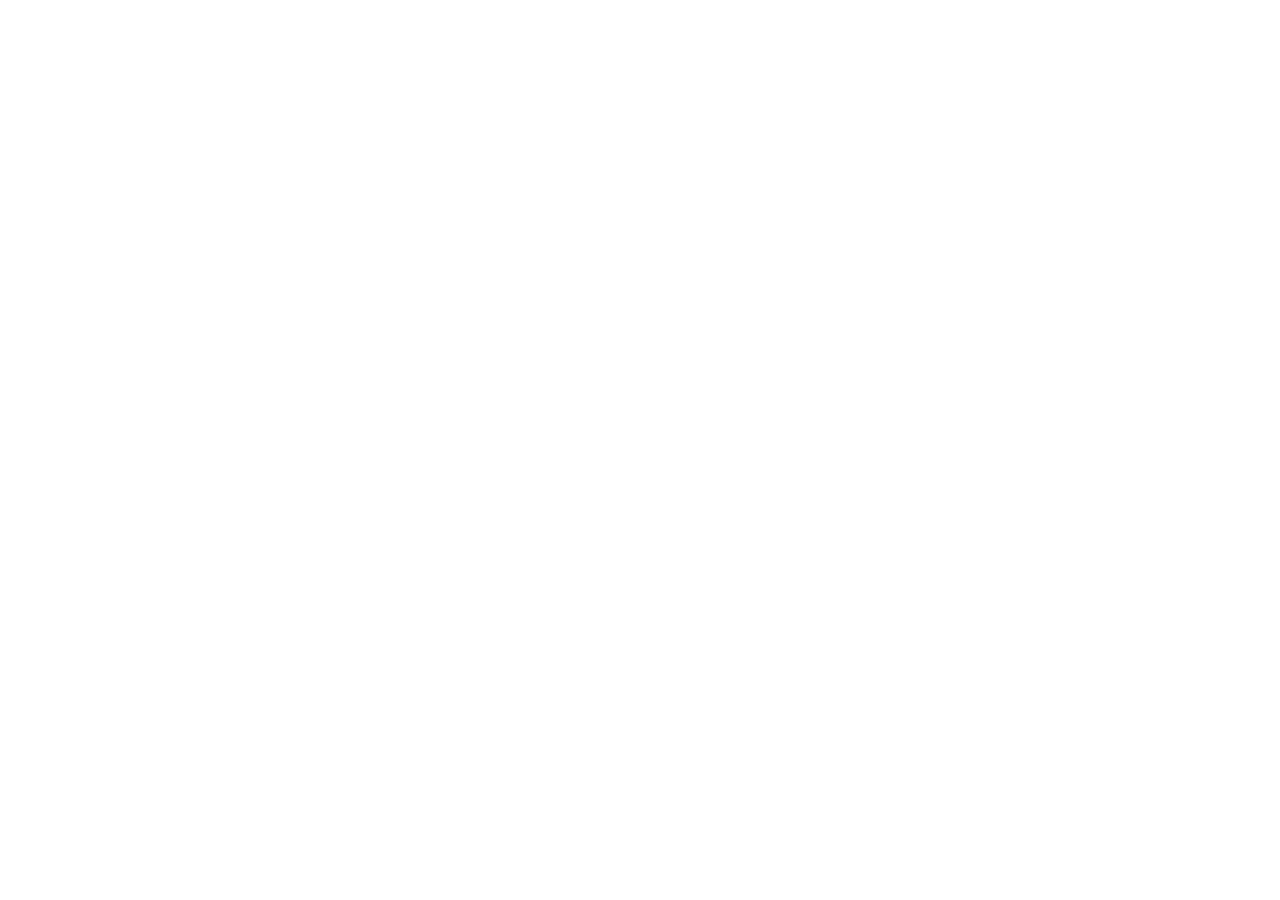
==== index.html @ 58e714bc "firsty commit" ====
<!DOCTYPE html>
<html lang="en">
<head>
  <meta charset="UTF-8">
  <title>Le Wagon - Web Development Sprint</title>

  <!-- Change these Google fonts with your own choice -->
  <link href="https://fonts.googleapis.com/css?family=Chivo:700|Overpass:400,700&display=swap" rel="stylesheet">

  <link rel="stylesheet" href="style.css">
</head>
<body>
  <!-- Banner section -->
  
  <!-- Cards section -->

  <!-- Footer section -->
</body>
</html>
---- style.css ----
/* Write some CSS below */
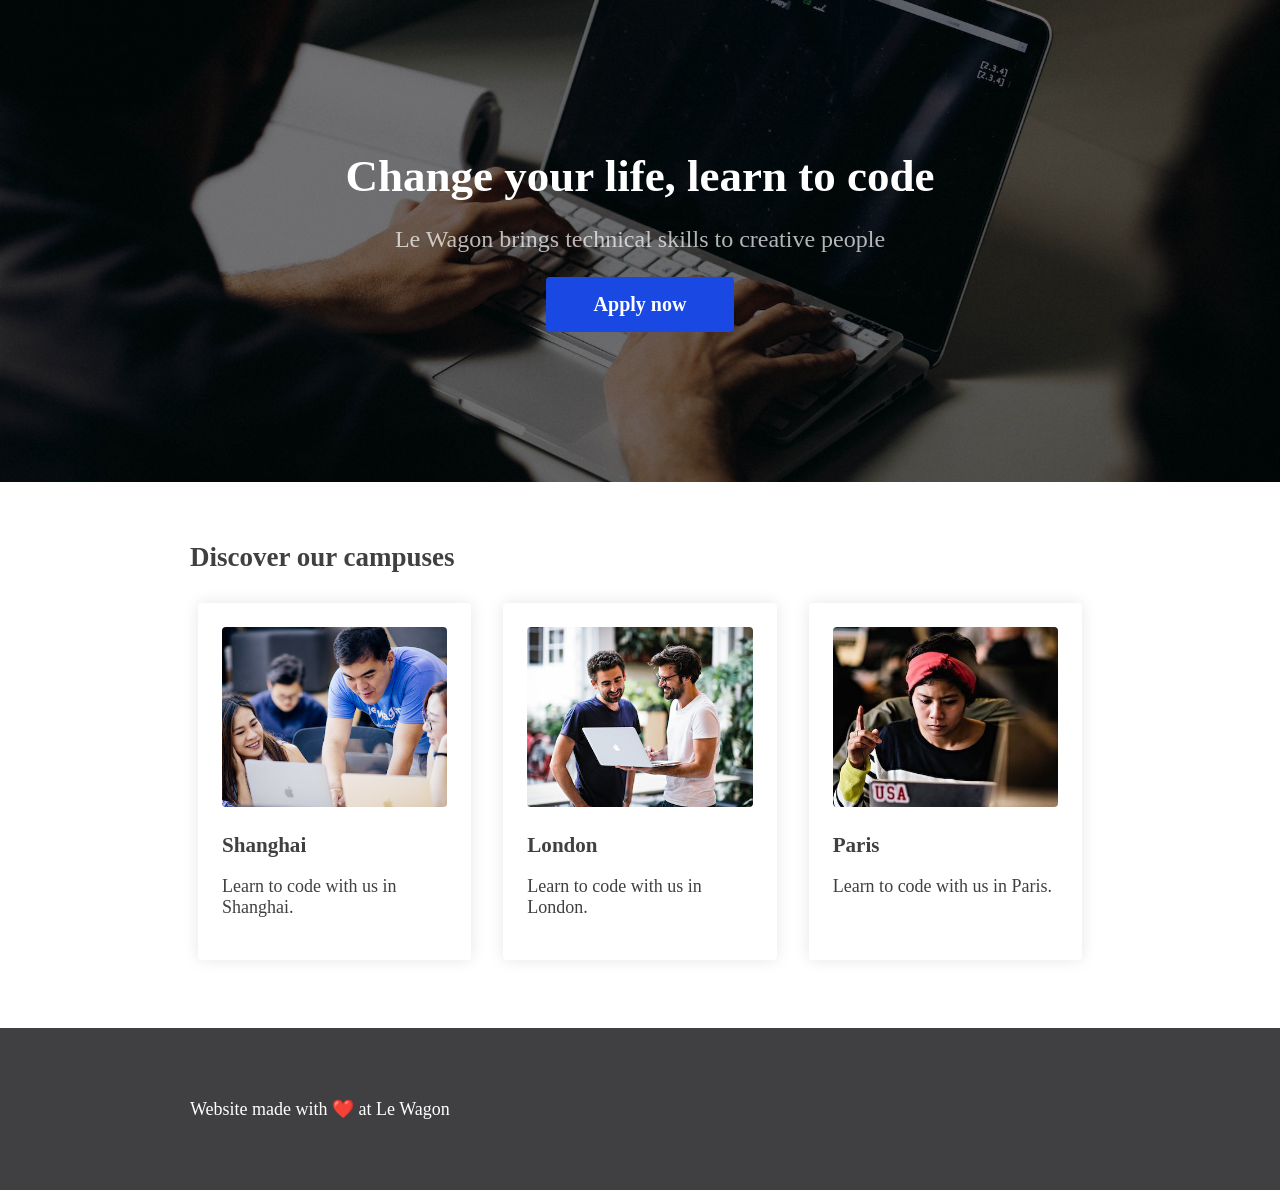
==== commit 0b870150: "deploy" ====
--- a/index.html
+++ b/index.html
@@ -5,15 +5,52 @@
   <title>Le Wagon - Web Development Sprint</title>
 
   <!-- Change these Google fonts with your own choice -->
-  <link href="https://fonts.googleapis.com/css?family=Chivo:700|Overpass:400,700&display=swap" rel="stylesheet">
-
+  <link rel="preconnect" href="https://fonts.googleapis.com">
+  <link rel="preconnect" href="https://fonts.gstatic.com" crossorigin>
+  <link href="https://fonts.googleapis.com/css2?family=Chivo:wght@700&family=Overpass:wght@400;700&display=swap" rel="stylesheet">
   <link rel="stylesheet" href="style.css">
 </head>
 <body>
   <!-- Banner section -->
-  
-  <!-- Cards section -->
+  <div class="banner">
+    <h1>Change your life, learn to code</h1>
+    <p>Le Wagon brings technical skills to creative people</p>
+    <a href="https://www.lewagon.com" target="_blank" class="btn-blue">Apply now</a>
+  </div>
+
+  <div class="container">
+    <h2>Discover our campuses</h2>
+    <!-- Cards container -->
+    <div class="cards">
+
+      <!-- Shanghai card -->
+      <div class="card-white">
+        <img src="images/shanghai.jpg" alt="">
+        <h3>Shanghai</h3>
+        <p>Learn to code with us in Shanghai.</p>
+      </div>
+
+      <!-- London card -->
+      <div class="card-white">
+        <img src="images/london.jpg" alt="">
+        <h3>London</h3>
+        <p>Learn to code with us in London.</p>
+      </div>
+
+      <!-- Paris card -->
+      <div class="card-white">
+        <img src="images/paris.jpg" alt="">
+        <h3>Paris</h3>
+        <p>Learn to code with us in Paris.</p>
+      </div>
+    </div>
+  </div>
 
   <!-- Footer section -->
+  <div class="footer">
+    <div class="container">
+      <p>Website made with ❤️ at Le Wagon</p>
+    </div>
+  </div>
 </body>
 </html>
--- a/style.css
+++ b/style.css
@@ -1 +1,114 @@
 /* Write some CSS below */
+
+body {
+  font-family: Overpass;
+  color: #404042;
+  font-size: 18px;
+  margin: 0;
+}
+
+h1, h2, h3 {
+  color: #404042;
+  font-family: Chivo;
+}
+
+.container {
+  width: 900px;
+  margin: 60px auto;
+}
+
+.banner {
+  background-image: url('images/background.jpg');
+  background-size: cover;
+  background-position: center;
+  padding: 150px 0;
+  text-align: center;
+}
+
+.banner h1 {
+  color: white;
+  font-size: 45px;
+  margin: 0;
+}
+
+.banner p {
+  color: white;
+  font-size: 24px;
+  opacity: 0.7;
+}
+.btn-blue {
+  background-color: #1A48E3;
+  color: white;
+  padding: 16px 48px;
+  border-radius: 4px;
+  display: inline-block;
+  text-decoration: none;
+  transition: .3s;
+  font-size: 20px;
+  font-weight: bold;
+}
+
+.btn-blue:hover {
+  background-color: #0D1EC6;
+  color: white;
+}
+
+.card-white {
+  background: white;
+  box-shadow: 0 0 16px rgba(0,0,0,0.1);
+  border-radius: 4px;
+  padding: 24px;
+  margin: 8px;
+  flex-grow: 1;
+}
+
+.card-white img {
+  width: 100%;
+  height: 180px;
+  object-fit: cover;
+  border-radius: 4px;
+}
+
+.card-white h3 {
+  margin-bottom: 0;
+}
+
+.footer {
+  background: #404042;
+  color: white;
+  padding: 10px 0px;
+}
+
+.cards {
+  display: grid;
+  grid-template-columns: 1fr 1fr 1fr;
+  grid-gap: 16px;
+}
+
+
+@media (min-width: 300px) {
+  .container {
+    width: 400px;
+  }
+  .cards {
+    grid-template-columns: 1fr;
+  }
+}
+
+@media (min-width: 700px) {
+  .container {
+    width: 600px;
+  }
+  .cards {
+    grid-template-columns: 1fr 1fr;
+  }
+}
+
+@media (min-width: 1000px) {
+  .container {
+    width: 900px;
+  }
+  .cards {
+    grid-template-columns: 1fr 1fr 1fr;
+  }
+}
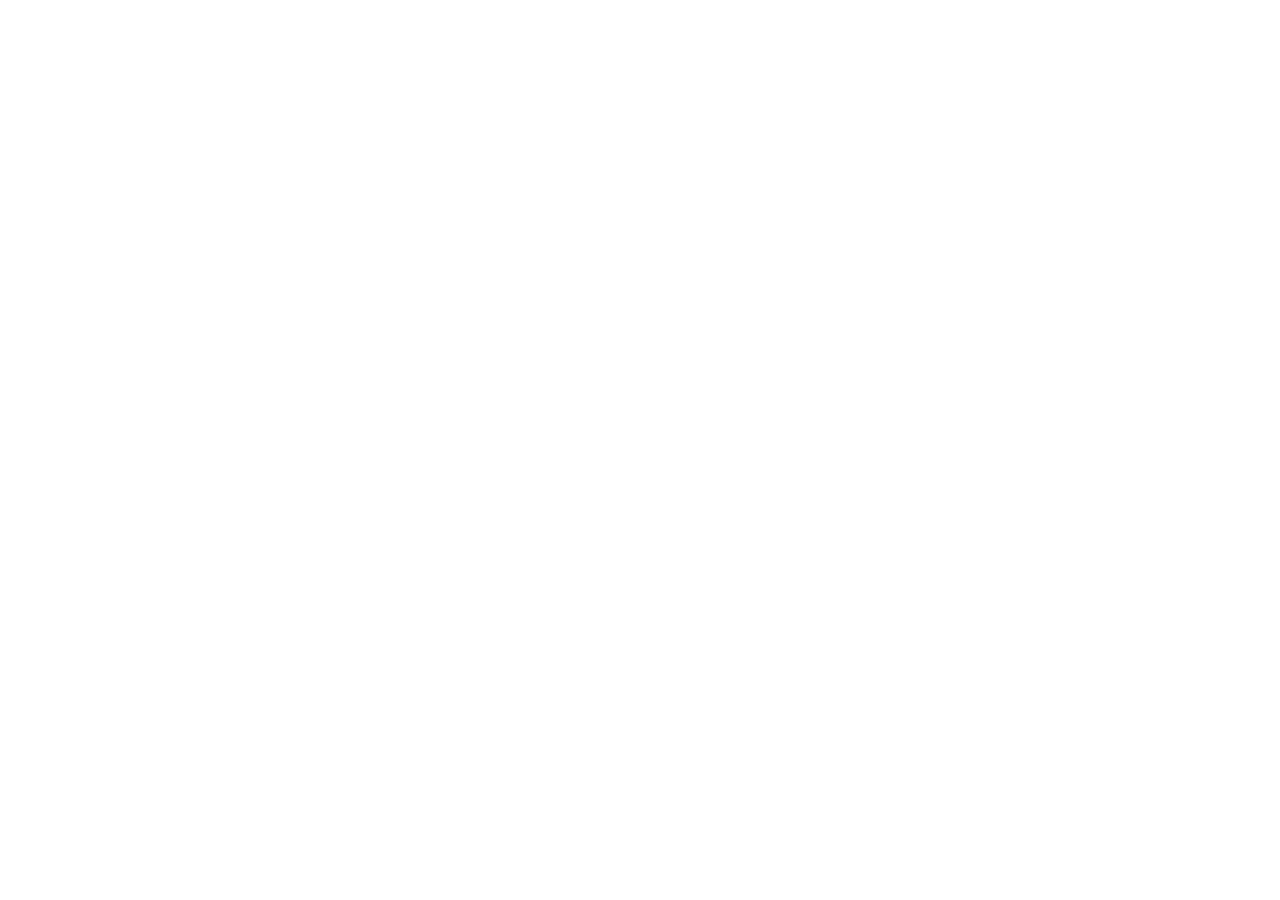
==== commit 52750d60: "empty up pages" ====
--- a/index.html
+++ b/index.html
@@ -12,45 +12,7 @@
 </head>
 <body>
   <!-- Banner section -->
-  <div class="banner">
-    <h1>Change your life, learn to code</h1>
-    <p>Le Wagon brings technical skills to creative people</p>
-    <a href="https://www.lewagon.com" target="_blank" class="btn-blue">Apply now</a>
-  </div>
-
-  <div class="container">
-    <h2>Discover our campuses</h2>
-    <!-- Cards container -->
-    <div class="cards">
-
-      <!-- Shanghai card -->
-      <div class="card-white">
-        <img src="images/shanghai.jpg" alt="">
-        <h3>Shanghai</h3>
-        <p>Learn to code with us in Shanghai.</p>
-      </div>
-
-      <!-- London card -->
-      <div class="card-white">
-        <img src="images/london.jpg" alt="">
-        <h3>London</h3>
-        <p>Learn to code with us in London.</p>
-      </div>
-
-      <!-- Paris card -->
-      <div class="card-white">
-        <img src="images/paris.jpg" alt="">
-        <h3>Paris</h3>
-        <p>Learn to code with us in Paris.</p>
-      </div>
-    </div>
-  </div>
-
+  <!-- Cards section -->
   <!-- Footer section -->
-  <div class="footer">
-    <div class="container">
-      <p>Website made with ❤️ at Le Wagon</p>
-    </div>
-  </div>
 </body>
 </html>
--- a/style.css
+++ b/style.css
@@ -1,114 +1 @@
 /* Write some CSS below */
-
-body {
-  font-family: Overpass;
-  color: #404042;
-  font-size: 18px;
-  margin: 0;
-}
-
-h1, h2, h3 {
-  color: #404042;
-  font-family: Chivo;
-}
-
-.container {
-  width: 900px;
-  margin: 60px auto;
-}
-
-.banner {
-  background-image: url('images/background.jpg');
-  background-size: cover;
-  background-position: center;
-  padding: 150px 0;
-  text-align: center;
-}
-
-.banner h1 {
-  color: white;
-  font-size: 45px;
-  margin: 0;
-}
-
-.banner p {
-  color: white;
-  font-size: 24px;
-  opacity: 0.7;
-}
-.btn-blue {
-  background-color: #1A48E3;
-  color: white;
-  padding: 16px 48px;
-  border-radius: 4px;
-  display: inline-block;
-  text-decoration: none;
-  transition: .3s;
-  font-size: 20px;
-  font-weight: bold;
-}
-
-.btn-blue:hover {
-  background-color: #0D1EC6;
-  color: white;
-}
-
-.card-white {
-  background: white;
-  box-shadow: 0 0 16px rgba(0,0,0,0.1);
-  border-radius: 4px;
-  padding: 24px;
-  margin: 8px;
-  flex-grow: 1;
-}
-
-.card-white img {
-  width: 100%;
-  height: 180px;
-  object-fit: cover;
-  border-radius: 4px;
-}
-
-.card-white h3 {
-  margin-bottom: 0;
-}
-
-.footer {
-  background: #404042;
-  color: white;
-  padding: 10px 0px;
-}
-
-.cards {
-  display: grid;
-  grid-template-columns: 1fr 1fr 1fr;
-  grid-gap: 16px;
-}
-
-
-@media (min-width: 300px) {
-  .container {
-    width: 400px;
-  }
-  .cards {
-    grid-template-columns: 1fr;
-  }
-}
-
-@media (min-width: 700px) {
-  .container {
-    width: 600px;
-  }
-  .cards {
-    grid-template-columns: 1fr 1fr;
-  }
-}
-
-@media (min-width: 1000px) {
-  .container {
-    width: 900px;
-  }
-  .cards {
-    grid-template-columns: 1fr 1fr 1fr;
-  }
-}
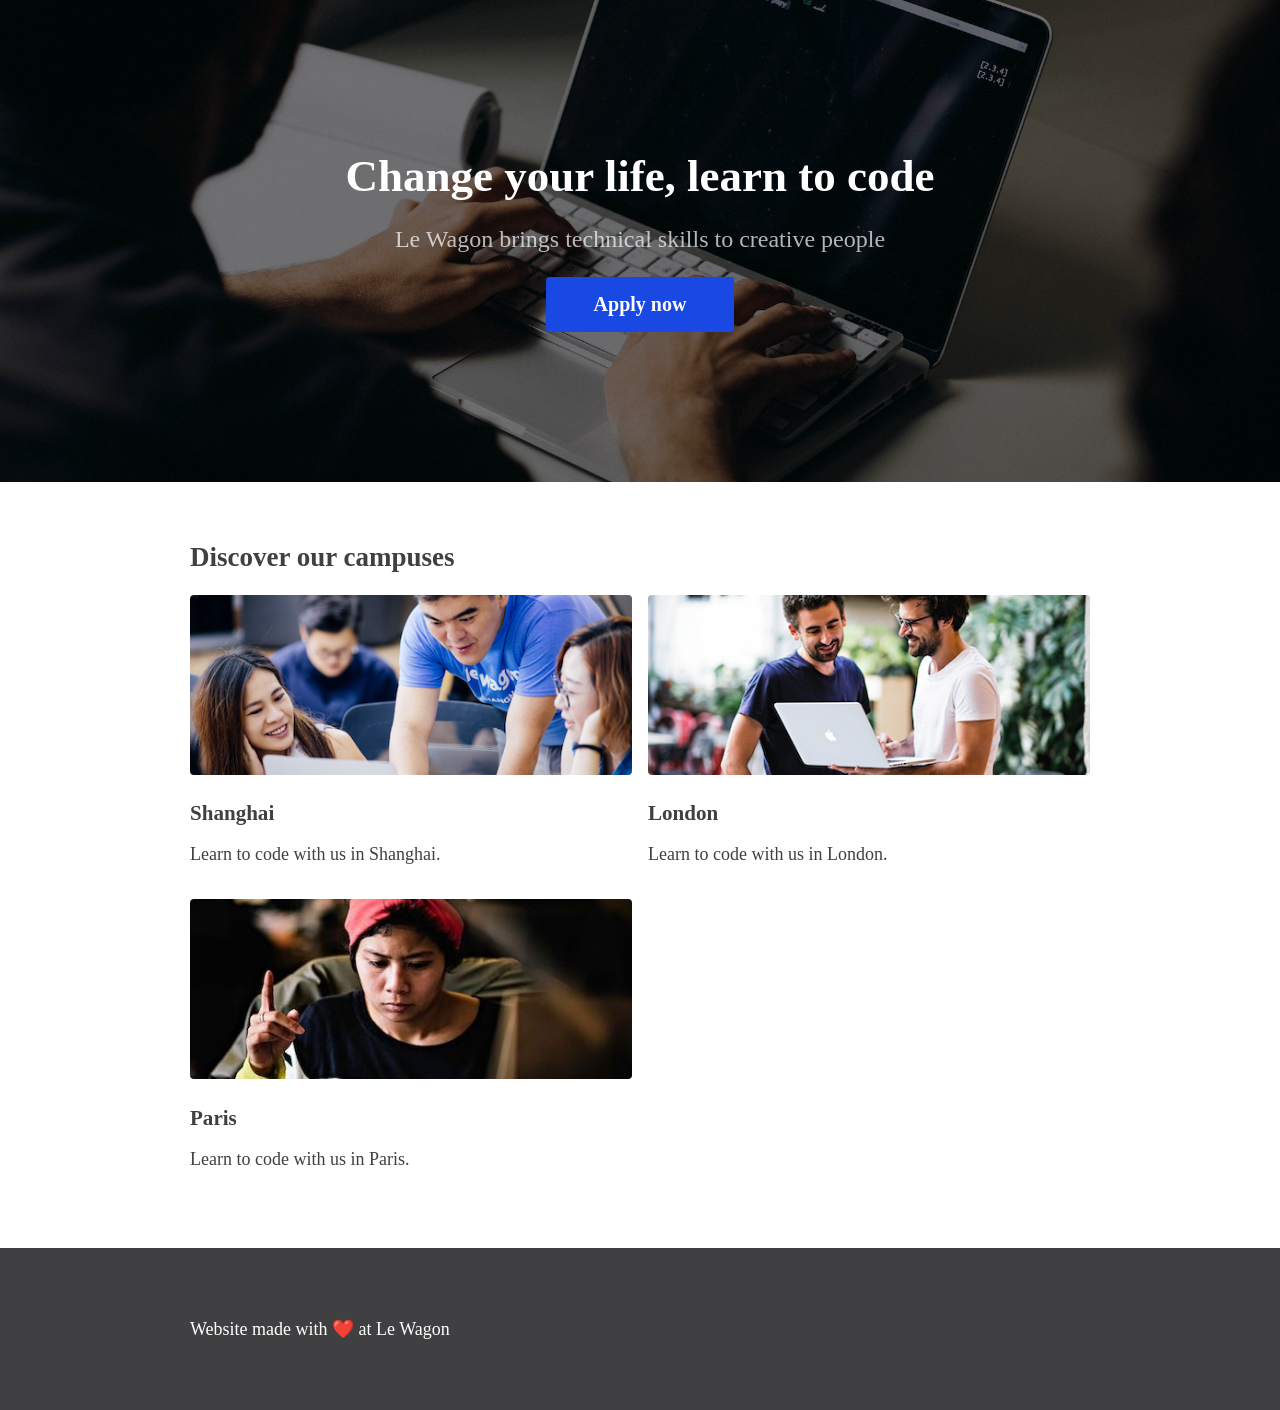
==== commit 322c1c2f: "sa" ====
--- a/index.html
+++ b/index.html
@@ -12,7 +12,45 @@
 </head>
 <body>
   <!-- Banner section -->
-  <!-- Cards section -->
+  <div class="banner">
+    <h1>Change your life, learn to code</h1>
+    <p>Le Wagon brings technical skills to creative people</p>
+    <a href="https://www.lewagon.com" target="_blank" class="btn-blue">Apply now</a>
+  </div>
+    <div class="container">
+    <h2>Discover our campuses</h2>
+    <!-- Cards container -->
+    <div class="cards card-grid">
+
+      <!-- Shanghai card -->
+      <div class="card-white">
+        <img src="images/shanghai.jpg" alt="">
+        <h3>Shanghai</h3>
+        <p>Learn to code with us in Shanghai.</p>
+      </div>
+
+      <!-- London card -->
+      <div class="card-white">
+        <img src="images/london.jpg" alt="">
+        <h3>London</h3>
+        <p>Learn to code with us in London.</p>
+      </div>
+
+      <!-- Paris card -->
+      <div class="card-white">
+        <img src="images/paris.jpg" alt="">
+        <h3>Paris</h3>
+        <p>Learn to code with us in Paris.</p>
+      </div>
+    </div>
+  </div>
+
   <!-- Footer section -->
+  <div class="footer">
+    <div class="container">
+      <p>Website made with ❤️ at Le Wagon</p>
+    </div>
+  </div>
+
 </body>
 </html>
--- a/style.css
+++ b/style.css
@@ -1 +1,78 @@
 /* Write some CSS below */
+body {
+  font-family: Overpass;
+  color: #404042;
+  font-size: 18px;
+  margin: 0;
+}
+
+h1, h2, h3 {
+  color: #404042;
+  font-family: Chivo;
+}
+
+.container {
+  width: 900px;
+  margin: 60px auto;
+}
+
+.banner {
+  background-image: url('images/background.jpg');
+  background-size: cover;
+  background-position: center;
+  padding: 150px 0;
+  text-align: center;
+}
+
+.banner h1 {
+  color: white;
+  font-size: 45px;
+  margin: 0;
+}
+
+.banner p {
+  color: white;
+  font-size: 24px;
+  opacity: 0.7;
+}
+
+
+.btn-blue {
+  background-color: #1A48E3;
+  color: white;
+  padding: 16px 48px;
+  border-radius: 4px;
+  display: inline-block;
+  text-decoration: none;
+  transition: .3s;
+  font-size: 20px;
+  font-weight: bold;
+}
+
+.btn-blue:hover {
+  background-color: #0D1EC6;
+  color: white;
+}
+
+.card-white img {
+  width: 100%;
+  height: 180px;
+  object-fit: cover;
+  border-radius: 4px;
+}
+
+.card-white h3 {
+  margin-bottom: 0;
+}
+
+.footer {
+  background: #404042;
+  color: white;
+  padding: 10px 0px;
+}
+
+.cards {
+  display: grid;
+  grid-template-columns: 1fr 1fr;
+  grid-gap: 16px;
+}
